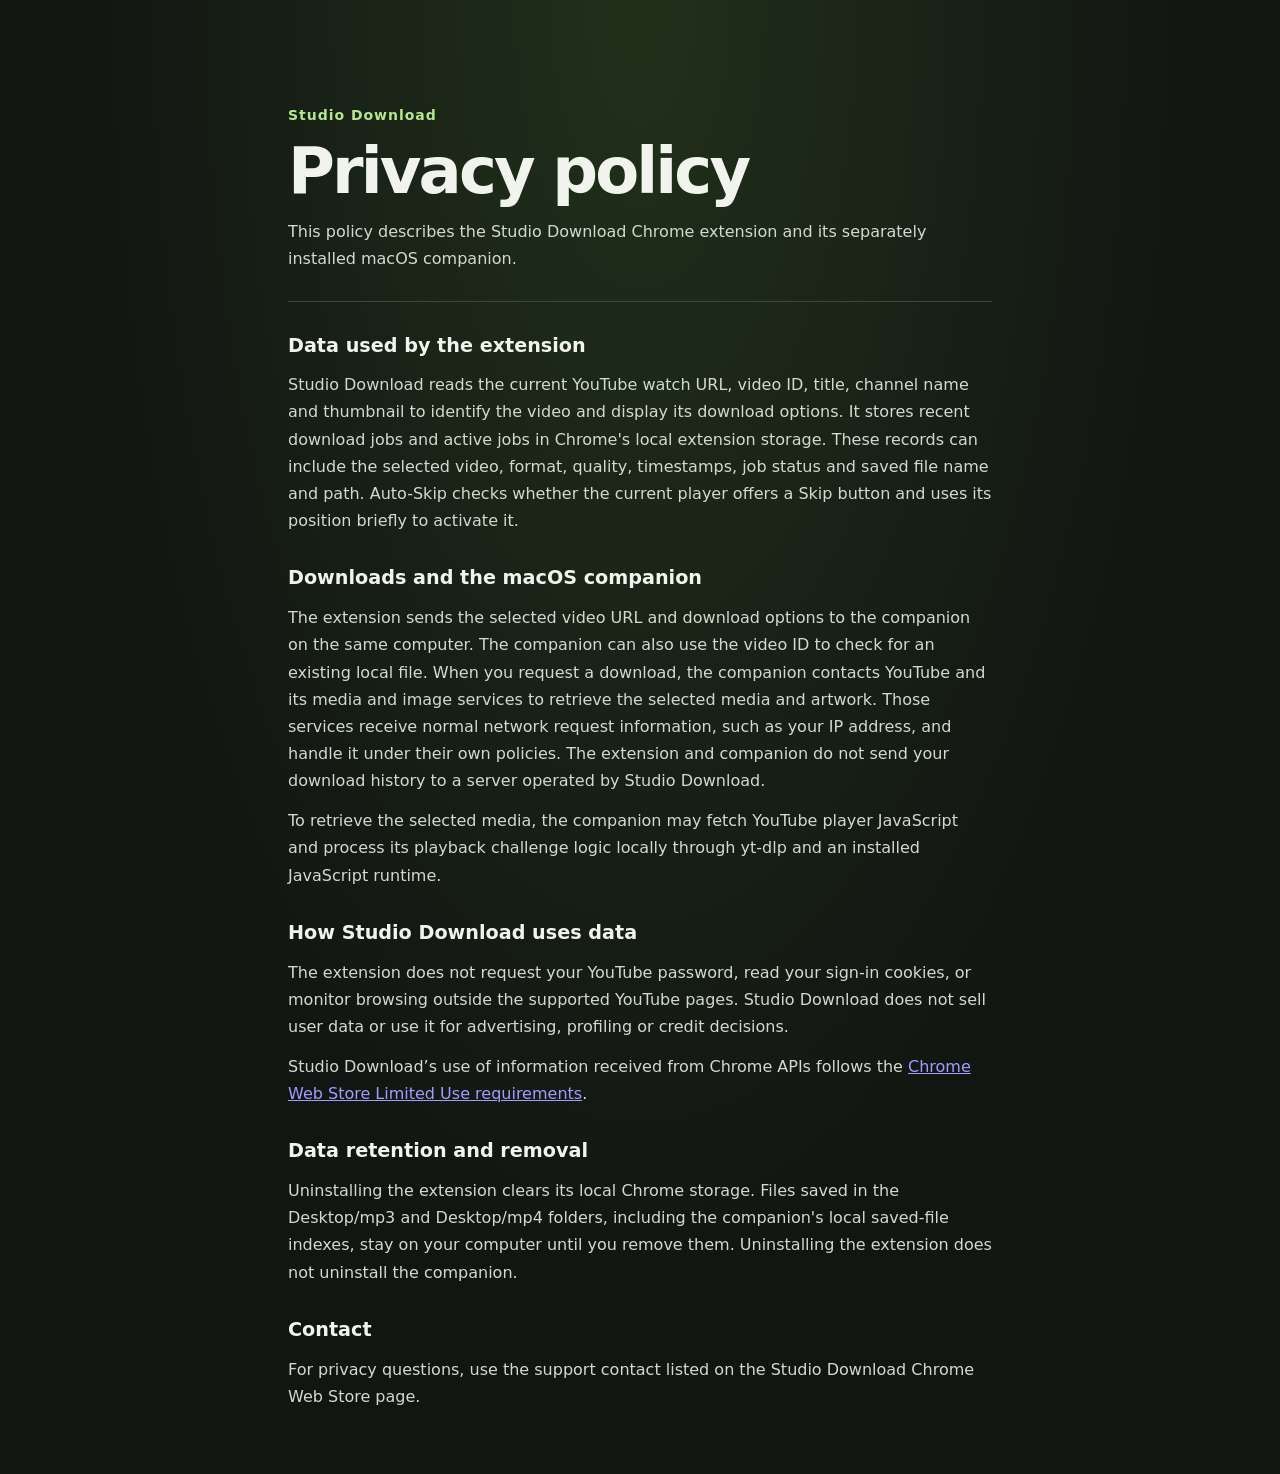
==== index.html @ 8e22387e "Add files via upload" ====
<!doctype html>
<html lang="en">
<head>
  <meta charset="utf-8">
  <meta name="viewport" content="width=device-width, initial-scale=1">
  <meta name="description" content="How Studio Download handles data in its Chrome extension and macOS companion.">
  <meta name="color-scheme" content="dark">
  <title>Studio Download Privacy Policy</title>
  <style>
    :root {
      color-scheme: dark;
      font-family: Inter, system-ui, sans-serif;
      background: #121612;
      color: #f0f4ed;
    }

    body {
      margin: 0;
      background: radial-gradient(ellipse at top, #21301b 0%, transparent 35rem);
      min-height: 100vh;
    }

    main {
      max-width: 44rem;
      margin-inline: auto;
      padding: clamp(3rem, 9vw, 6.5rem) clamp(1.25rem, 5vw, 3rem) 4rem;
    }

    header {
      padding-bottom: 1.75rem;
      border-bottom: 1px solid #3c4938;
    }

    .brand {
      margin: 0 0 0.65rem;
      color: #b5e78f;
      font-size: 0.875rem;
      font-weight: 650;
      letter-spacing: 0.07em;
    }

    h1 {
      margin: 0;
      font-size: clamp(2.5rem, 8vw, 4rem);
      letter-spacing: -0.045em;
      line-height: 1.05;
    }

    h2 {
      margin: 0 0 0.65rem;
      font-size: 1.2rem;
      line-height: 1.3;
    }

    p {
      margin: 0.8rem 0 0;
      color: #d2dacf;
      font-size: 1rem;
      line-height: 1.7;
    }

    section {
      margin-top: 2rem;
    }

    @media print {
      :root, body { background: #fff; color: #111; }
      main { padding: 0; }
      .brand, p { color: #222; }
    }
  </style>
</head>
<body>
  <main>
    <header>
      <p class="brand">Studio Download</p>
      <h1>Privacy policy</h1>
      <p>This policy describes the Studio Download Chrome extension and its separately installed macOS companion.</p>
    </header>

    <section aria-labelledby="extension-data">
      <h2 id="extension-data">Data used by the extension</h2>
      <p>Studio Download reads the current YouTube watch URL, video ID, title, channel name and thumbnail to identify the video and display its download options. It stores recent download jobs and active jobs in Chrome's local extension storage. These records can include the selected video, format, quality, timestamps, job status and saved file name and path. Auto-Skip checks whether the current player offers a Skip button and uses its position briefly to activate it.</p>
    </section>

    <section aria-labelledby="companion">
      <h2 id="companion">Downloads and the macOS companion</h2>
      <p>The extension sends the selected video URL and download options to the companion on the same computer. The companion can also use the video ID to check for an existing local file. When you request a download, the companion contacts YouTube and its media and image services to retrieve the selected media and artwork. Those services receive normal network request information, such as your IP address, and handle it under their own policies. The extension and companion do not send your download history to a server operated by Studio Download.</p>
      <p>To retrieve the selected media, the companion may fetch YouTube player JavaScript and process its playback challenge logic locally through yt-dlp and an installed JavaScript runtime.</p>
    </section>

    <section aria-labelledby="use">
      <h2 id="use">How Studio Download uses data</h2>
      <p>The extension does not request your YouTube password, read your sign-in cookies, or monitor browsing outside the supported YouTube pages. Studio Download does not sell user data or use it for advertising, profiling or credit decisions.</p>
      <p>Studio Download’s use of information received from Chrome APIs follows the <a href="https://developer.chrome.com/docs/webstore/program-policies/limited-use">Chrome Web Store Limited Use requirements</a>.</p>
    </section>

    <section aria-labelledby="removal">
      <h2 id="removal">Data retention and removal</h2>
      <p>Uninstalling the extension clears its local Chrome storage. Files saved in the Desktop/mp3 and Desktop/mp4 folders, including the companion's local saved-file indexes, stay on your computer until you remove them. Uninstalling the extension does not uninstall the companion.</p>
    </section>

    <section aria-labelledby="contact">
      <h2 id="contact">Contact</h2>
      <p>For privacy questions, use the support contact listed on the Studio Download Chrome Web Store page.</p>
    </section>
  </main>
</body>
</html>
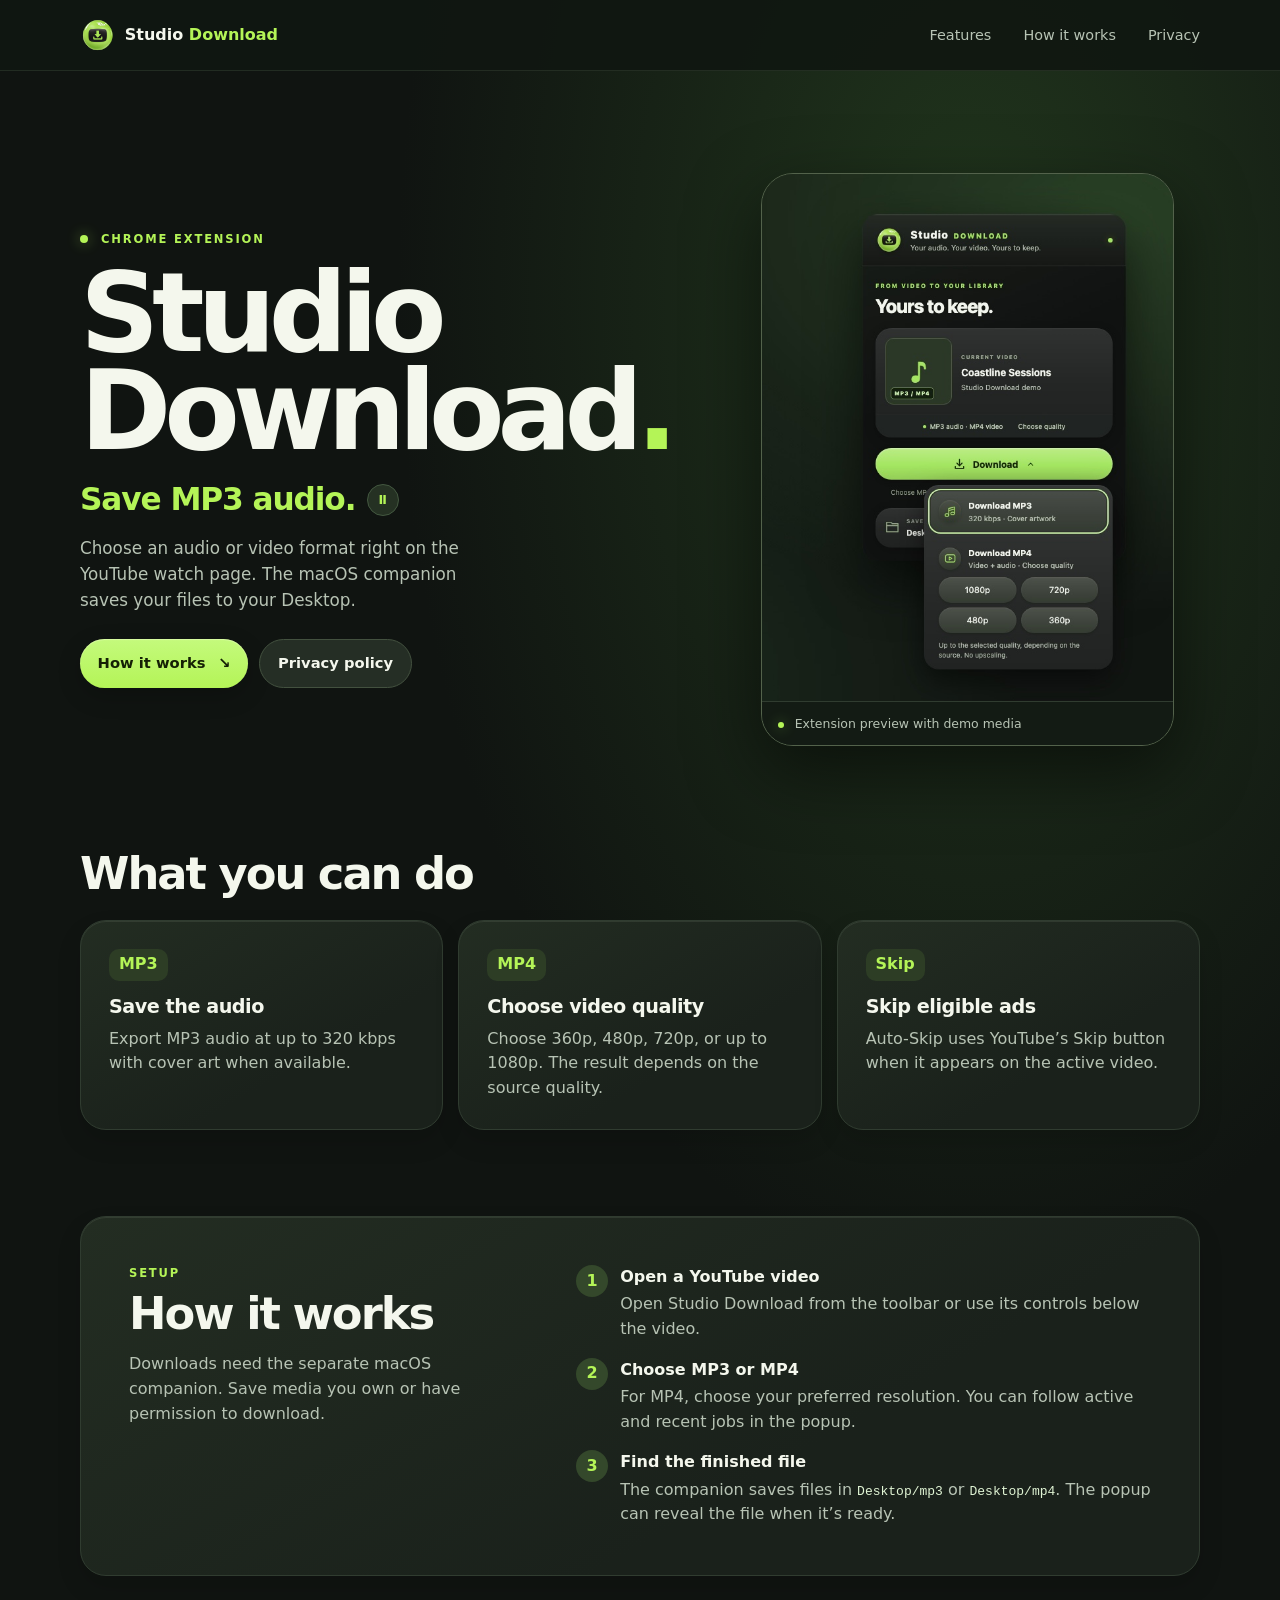
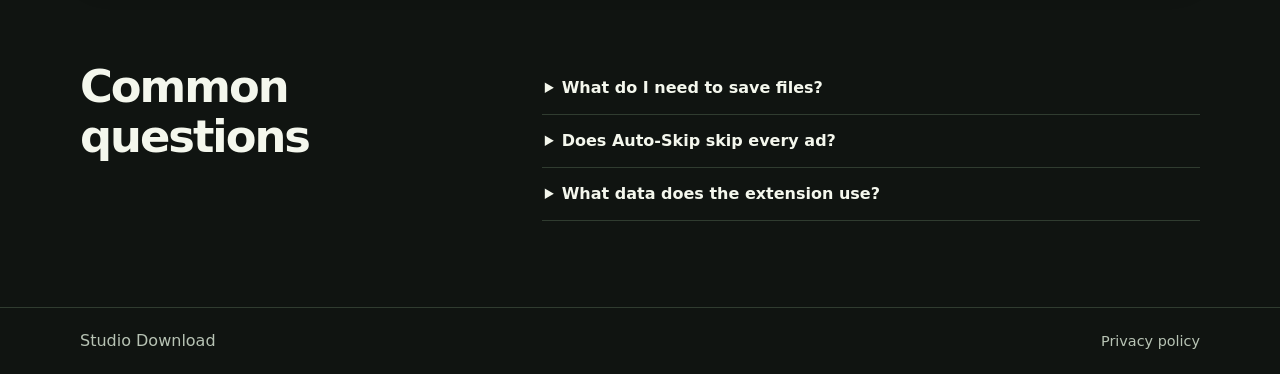
==== commit dce6e507: "Add Studio Download landing page and dedicated privacy page" ====
--- a/index.html
+++ b/index.html
@@ -3,107 +3,73 @@
 <head>
   <meta charset="utf-8">
   <meta name="viewport" content="width=device-width, initial-scale=1">
-  <meta name="description" content="How Studio Download handles data in its Chrome extension and macOS companion.">
-  <meta name="color-scheme" content="dark">
-  <title>Studio Download Privacy Policy</title>
-  <style>
-    :root {
-      color-scheme: dark;
-      font-family: Inter, system-ui, sans-serif;
-      background: #121612;
-      color: #f0f4ed;
-    }
-
-    body {
-      margin: 0;
-      background: radial-gradient(ellipse at top, #21301b 0%, transparent 35rem);
-      min-height: 100vh;
-    }
-
-    main {
-      max-width: 44rem;
-      margin-inline: auto;
-      padding: clamp(3rem, 9vw, 6.5rem) clamp(1.25rem, 5vw, 3rem) 4rem;
-    }
-
-    header {
-      padding-bottom: 1.75rem;
-      border-bottom: 1px solid #3c4938;
-    }
-
-    .brand {
-      margin: 0 0 0.65rem;
-      color: #b5e78f;
-      font-size: 0.875rem;
-      font-weight: 650;
-      letter-spacing: 0.07em;
-    }
-
-    h1 {
-      margin: 0;
-      font-size: clamp(2.5rem, 8vw, 4rem);
-      letter-spacing: -0.045em;
-      line-height: 1.05;
-    }
-
-    h2 {
-      margin: 0 0 0.65rem;
-      font-size: 1.2rem;
-      line-height: 1.3;
-    }
-
-    p {
-      margin: 0.8rem 0 0;
-      color: #d2dacf;
-      font-size: 1rem;
-      line-height: 1.7;
-    }
-
-    section {
-      margin-top: 2rem;
-    }
-
-    @media print {
-      :root, body { background: #fff; color: #111; }
-      main { padding: 0; }
-      .brand, p { color: #222; }
-    }
-  </style>
+  <meta name="description" content="Studio Download adds MP3, MP4 and Auto-Skip controls to YouTube. Learn how it works, what it requires and how it handles your data.">
+  <meta name="theme-color" content="#101411">
+  <link rel="icon" href="./studio-download-icon.png" type="image/png">
+  <link rel="stylesheet" href="./styles.css">
+  <script src="./live-text.js" defer></script>
+  <title>Studio Download · Audio & Video</title>
 </head>
 <body>
-  <main>
-    <header>
-      <p class="brand">Studio Download</p>
-      <h1>Privacy policy</h1>
-      <p>This policy describes the Studio Download Chrome extension and its separately installed macOS companion.</p>
-    </header>
-
-    <section aria-labelledby="extension-data">
-      <h2 id="extension-data">Data used by the extension</h2>
-      <p>Studio Download reads the current YouTube watch URL, video ID, title, channel name and thumbnail to identify the video and display its download options. It stores recent download jobs and active jobs in Chrome's local extension storage. These records can include the selected video, format, quality, timestamps, job status and saved file name and path. Auto-Skip checks whether the current player offers a Skip button and uses its position briefly to activate it.</p>
+  <a class="skip-link" href="#main">Skip to content</a>
+  <header class="site-header">
+    <div class="nav-shell">
+      <a class="brand" href="./"><img class="brand-mark" src="./studio-download-icon.png" width="36" height="36" alt=""><span>Studio <strong>Download</strong></span></a>
+      <nav class="site-nav" aria-label="Main">
+        <a href="#features">Features</a>
+        <a href="#how-it-works">How it works</a>
+        <a href="./privacy.html">Privacy</a>
+      </nav>
+    </div>
+  </header>
+  <main id="main">
+    <section class="hero shell" aria-labelledby="hero-title">
+      <div class="hero-copy">
+        <p class="eyebrow"><span></span> Chrome extension</p>
+        <h1 id="hero-title">Studio<br>Download<span>.</span></h1>
+        <div class="live-line">
+          <span class="sr-only">Save MP3 audio, save MP4 video, or skip eligible ads.</span>
+          <span id="live-text" aria-hidden="true">Save MP3 audio.</span>
+          <button id="motion-toggle" class="motion-toggle" type="button" hidden aria-label="Pause animated text" title="Pause animated text">Ⅱ</button>
+        </div>
+        <p class="intro">Choose an audio or video format right on the YouTube watch page. The macOS companion saves your files to your Desktop.</p>
+        <div class="hero-actions">
+          <a class="button button-primary" href="#how-it-works">How it works <span aria-hidden="true">↘</span></a>
+          <a class="button button-secondary" href="./privacy.html">Privacy policy</a>
+        </div>
+      </div>
+      <figure class="preview">
+        <div class="preview-image"><img src="./studio-download-preview.jpg" width="1280" height="800" alt="Studio Download popup showing MP3 with cover art and MP4 choices from 360p to 1080p for a demo video."></div>
+        <figcaption><span></span> Extension preview with demo media</figcaption>
+      </figure>
     </section>
-
-    <section aria-labelledby="companion">
-      <h2 id="companion">Downloads and the macOS companion</h2>
-      <p>The extension sends the selected video URL and download options to the companion on the same computer. The companion can also use the video ID to check for an existing local file. When you request a download, the companion contacts YouTube and its media and image services to retrieve the selected media and artwork. Those services receive normal network request information, such as your IP address, and handle it under their own policies. The extension and companion do not send your download history to a server operated by Studio Download.</p>
-      <p>To retrieve the selected media, the companion may fetch YouTube player JavaScript and process its playback challenge logic locally through yt-dlp and an installed JavaScript runtime.</p>
+    <section class="section shell" id="features" aria-labelledby="features-title">
+      <h2 id="features-title">What you can do</h2>
+      <div class="features">
+        <article class="card"><span class="tag">MP3</span><h3>Save the audio</h3><p>Export MP3 audio at up to 320 kbps with cover art when available.</p></article>
+        <article class="card"><span class="tag">MP4</span><h3>Choose video quality</h3><p>Choose 360p, 480p, 720p, or up to 1080p. The result depends on the source quality.</p></article>
+        <article class="card"><span class="tag">Skip</span><h3>Skip eligible ads</h3><p>Auto-Skip uses YouTube’s Skip button when it appears on the active video.</p></article>
+      </div>
     </section>
-
-    <section aria-labelledby="use">
-      <h2 id="use">How Studio Download uses data</h2>
-      <p>The extension does not request your YouTube password, read your sign-in cookies, or monitor browsing outside the supported YouTube pages. Studio Download does not sell user data or use it for advertising, profiling or credit decisions.</p>
-      <p>Studio Download’s use of information received from Chrome APIs follows the <a href="https://developer.chrome.com/docs/webstore/program-policies/limited-use">Chrome Web Store Limited Use requirements</a>.</p>
+    <section class="section shell" id="how-it-works" aria-labelledby="steps-title">
+      <div class="steps-card">
+        <div><p class="eyebrow">Setup</p><h2 id="steps-title">How it works</h2><p>Downloads need the separate macOS companion. Save media you own or have permission to download.</p></div>
+        <ol class="steps">
+          <li><div><strong>Open a YouTube video</strong><p>Open Studio Download from the toolbar or use its controls below the video.</p></div></li>
+          <li><div><strong>Choose MP3 or MP4</strong><p>For MP4, choose your preferred resolution. You can follow active and recent jobs in the popup.</p></div></li>
+          <li><div><strong>Find the finished file</strong><p>The companion saves files in <code>Desktop/mp3</code> or <code>Desktop/mp4</code>. The popup can reveal the file when it’s ready.</p></div></li>
+        </ol>
+      </div>
     </section>
-
-    <section aria-labelledby="removal">
-      <h2 id="removal">Data retention and removal</h2>
-      <p>Uninstalling the extension clears its local Chrome storage. Files saved in the Desktop/mp3 and Desktop/mp4 folders, including the companion's local saved-file indexes, stay on your computer until you remove them. Uninstalling the extension does not uninstall the companion.</p>
-    </section>
-
-    <section aria-labelledby="contact">
-      <h2 id="contact">Contact</h2>
-      <p>For privacy questions, use the support contact listed on the Studio Download Chrome Web Store page.</p>
+    <section class="section shell faq" aria-labelledby="faq-title">
+      <h2 id="faq-title">Common questions</h2>
+      <div>
+        <details><summary>What do I need to save files?</summary><p>Use Chrome and install the Studio Download macOS companion separately. The companion performs the download and conversion.</p></details>
+        <details><summary>Does Auto-Skip skip every ad?</summary><p>It works when YouTube shows a usable Skip button. Ads without one can still play.</p></details>
+        <details><summary>What data does the extension use?</summary><p>It reads details about the current YouTube video and stores recent jobs locally. The companion contacts YouTube’s media services when you request a download. <a href="./privacy.html">Read the full privacy policy</a>.</p></details>
+      </div>
     </section>
   </main>
+  <footer class="site-footer"><div class="nav-shell"><span>Studio Download</span><a href="./privacy.html">Privacy policy</a></div></footer>
 </body>
 </html>
--- a/styles.css
+++ b/styles.css
@@ -0,0 +1,70 @@
+:root{color-scheme:dark;--bg:#101411;--panel:#1a211b;--edge:#303c30;--ink:#f4f7ed;--muted:#b7c3b4;--lime:#b4f457;--dark:#152105;--radius:26px;--shell:min(1120px,calc(100% - 48px));font-family:Inter,system-ui,-apple-system,BlinkMacSystemFont,"Segoe UI",sans-serif}
+*,*::before,*::after{box-sizing:border-box}
+body{margin:0;background:radial-gradient(ellipse at 76% 15%,#21361d 0,transparent 36rem),var(--bg);color:var(--ink);line-height:1.55}
+a{color:inherit;text-underline-offset:.2em}
+a:focus-visible,button:focus-visible,summary:focus-visible{outline:2px solid var(--lime);outline-offset:5px}
+img{display:block;max-width:100%}
+h1,h2,h3,p,figure{margin:0}
+h2{font-size:clamp(1.8rem,3.5vw,2.8rem);letter-spacing:-.045em;line-height:1.12}
+p{color:var(--muted)}
+.shell,.nav-shell{width:var(--shell);margin-inline:auto}
+.site-header{border-bottom:1px solid #a5c39521;background:#101611e8}
+.nav-shell{display:flex;align-items:center;justify-content:space-between;gap:1rem;min-height:70px}
+.brand{display:inline-flex;gap:.55rem;align-items:center;text-decoration:none;font-weight:800;white-space:nowrap}
+.brand strong{color:var(--lime)}
+.brand-mark{width:36px;height:36px;object-fit:contain}
+.site-nav{display:flex;gap:clamp(.7rem,3vw,2rem);align-items:center}
+.site-nav a,.site-footer a{color:var(--muted);text-decoration:none;font-size:.9rem}
+.site-nav a:hover,.site-nav a[aria-current="page"],.site-footer a:hover{color:var(--lime)}
+.hero{display:grid;grid-template-columns:1.06fr .94fr;align-items:center;gap:clamp(28px,7vw,110px);padding-block:clamp(54px,8vw,105px)}
+.eyebrow{color:var(--lime);font-size:.72rem;font-weight:800;letter-spacing:.16em;text-transform:uppercase}
+.eyebrow span,.preview figcaption span{display:inline-block;width:8px;height:8px;border-radius:50%;background:var(--lime);margin-right:.45rem;box-shadow:0 0 14px #b4f4587f}
+.hero h1{font-size:clamp(3.25rem,8.6vw,7.6rem);letter-spacing:-.065em;line-height:.89;margin:1rem 0 1.25rem}
+.hero h1 span,.live-line{color:var(--lime)}
+.live-line{display:flex;align-items:center;gap:.7rem;font-size:clamp(1.18rem,3vw,1.95rem);line-height:1.2;font-weight:760;min-height:2.2rem;letter-spacing:-.035em}
+.live-line.swap #live-text{animation:appear .32s ease-out}
+@keyframes appear{from{opacity:0;transform:translateY(.24em)}to{opacity:1;transform:translateY(0)}}
+.motion-toggle{background:#253123;color:var(--lime);border:1px solid #435840;border-radius:50%;width:2rem;height:2rem;font:inherit;font-size:.8rem;cursor:pointer;flex:none}
+.intro{max-width:38ch;margin-top:1rem;font-size:1.05rem}
+.hero-actions{display:flex;flex-wrap:wrap;gap:.7rem;margin-top:1.65rem}
+.button{display:inline-flex;align-items:center;gap:.8rem;border-radius:999px;padding:.77rem 1.1rem;text-decoration:none;font-weight:750;font-size:.92rem}
+.button-primary{background:linear-gradient(#c4fa7c,var(--lime));color:var(--dark);box-shadow:inset 0 1px 1px #efffcd80,0 8px 24px #0003}
+.button-secondary{background:#252e25;border:1px solid #43513f}
+.button:hover{filter:brightness(1.12)}
+.preview{position:relative;overflow:hidden;isolation:isolate;border-radius:32px;border:1px solid #53624b;background:#1a261a;box-shadow:0 25px 70px #0008,inset 0 1px 0 #e7ffcb25;max-width:440px;width:100%;justify-self:end}
+.preview-image{aspect-ratio: .78;overflow:hidden}
+.preview-image img{width:100%;height:100%;object-fit:cover;object-position:90% center}
+.preview figcaption{font-size:.78rem;padding:.74rem 1rem;background:#131b14;color:var(--muted);border-top:1px solid var(--edge)}
+.preview figcaption span{width:6px;height:6px}
+.section{padding-bottom:clamp(45px,7vw,86px);scroll-margin-top:1.4rem}
+.features{display:grid;grid-template-columns:repeat(3,1fr);gap:15px;margin-top:1.3rem}
+.card,.steps-card,.policy-shell{border:1px solid var(--edge);border-radius:var(--radius);background:linear-gradient(150deg,#232d22,var(--panel) 65%);box-shadow:inset 0 1px 0 #efffe015,0 12px 24px #0002}
+.card{padding:clamp(18px,3vw,28px)}
+.tag{display:inline-flex;background:#2d3d25;color:var(--lime);font-weight:800;min-height:32px;align-items:center;padding:0 .62rem;border-radius:10px}
+.card h3{font-size:1.2rem;letter-spacing:-.025em;margin:.7rem 0 .3rem}
+.steps-card{display:grid;grid-template-columns:.8fr 1.2fr;gap:clamp(20px,5vw,64px);padding:clamp(22px,5vw,48px)}
+.steps-card h2{margin:.4rem 0 .8rem}
+.steps{margin:0;padding:0;counter-reset:step;list-style:none}
+.steps li{display:flex;gap:.75rem;align-items:flex-start;counter-increment:step}
+.steps li+li{margin-top:1rem}
+.steps li::before{content:counter(step);display:grid;place-items:center;width:32px;height:32px;flex:none;border-radius:50%;background:#34482b;color:var(--lime);font-weight:800}
+.steps p{margin-top:.15rem}
+code{overflow-wrap:anywhere;color:#e0f4d4}
+.faq{display:grid;grid-template-columns:.8fr 1.2fr;gap:1.5rem}
+details{border-bottom:1px solid var(--edge);padding:.85rem .15rem}
+summary{cursor:pointer;font-weight:700}
+details p{margin-top:.55rem}
+details a,.policy-shell a{color:var(--lime)}
+.site-footer{border-top:1px solid var(--edge);color:var(--muted)}
+.site-footer .nav-shell{min-height:66px}
+.policy-main{width:min(840px,calc(100% - 36px));margin:clamp(26px,7vw,74px) auto}
+.policy-shell{padding:clamp(22px,6vw,58px)}
+.policy-shell h1{font-size:clamp(2.3rem,7vw,4rem);letter-spacing:-.065em;line-height:1.02;margin:.3rem 0 1rem}
+.policy-shell h2{font-size:1.3rem;letter-spacing:-.025em;margin:0 0 .45rem}
+.policy-shell section{margin-top:1.6rem}
+.policy-shell p+p{margin-top:.7rem}
+.sr-only,.skip-link:not(:focus){position:absolute;width:1px;height:1px;overflow:hidden;clip-path:inset(50%);white-space:nowrap}
+.skip-link:focus{position:fixed;z-index:3;top:1rem;left:1rem;background:var(--lime);color:var(--dark);padding:.55rem .75rem;border-radius:.4rem}
+@media(max-width:720px){:root{--shell:calc(100% - 32px)}.hero{grid-template-columns:1fr;gap:1.75rem;padding-block:52px}.preview{justify-self:start;max-width:390px}.features,.steps-card,.faq{grid-template-columns:1fr}.features{gap:.7rem}.site-nav{gap:.68rem}.site-nav a{font-size:.8rem}}
+@media(max-width:450px){.site-nav a[href="#how-it-works"]{display:none}.nav-shell{min-height:60px}.hero h1{font-size:clamp(3rem,14vw,5rem)}.preview{max-width:100%}}
+@media(prefers-reduced-motion:reduce){*,*::before,*::after{animation:none!important;transition:none!important}}
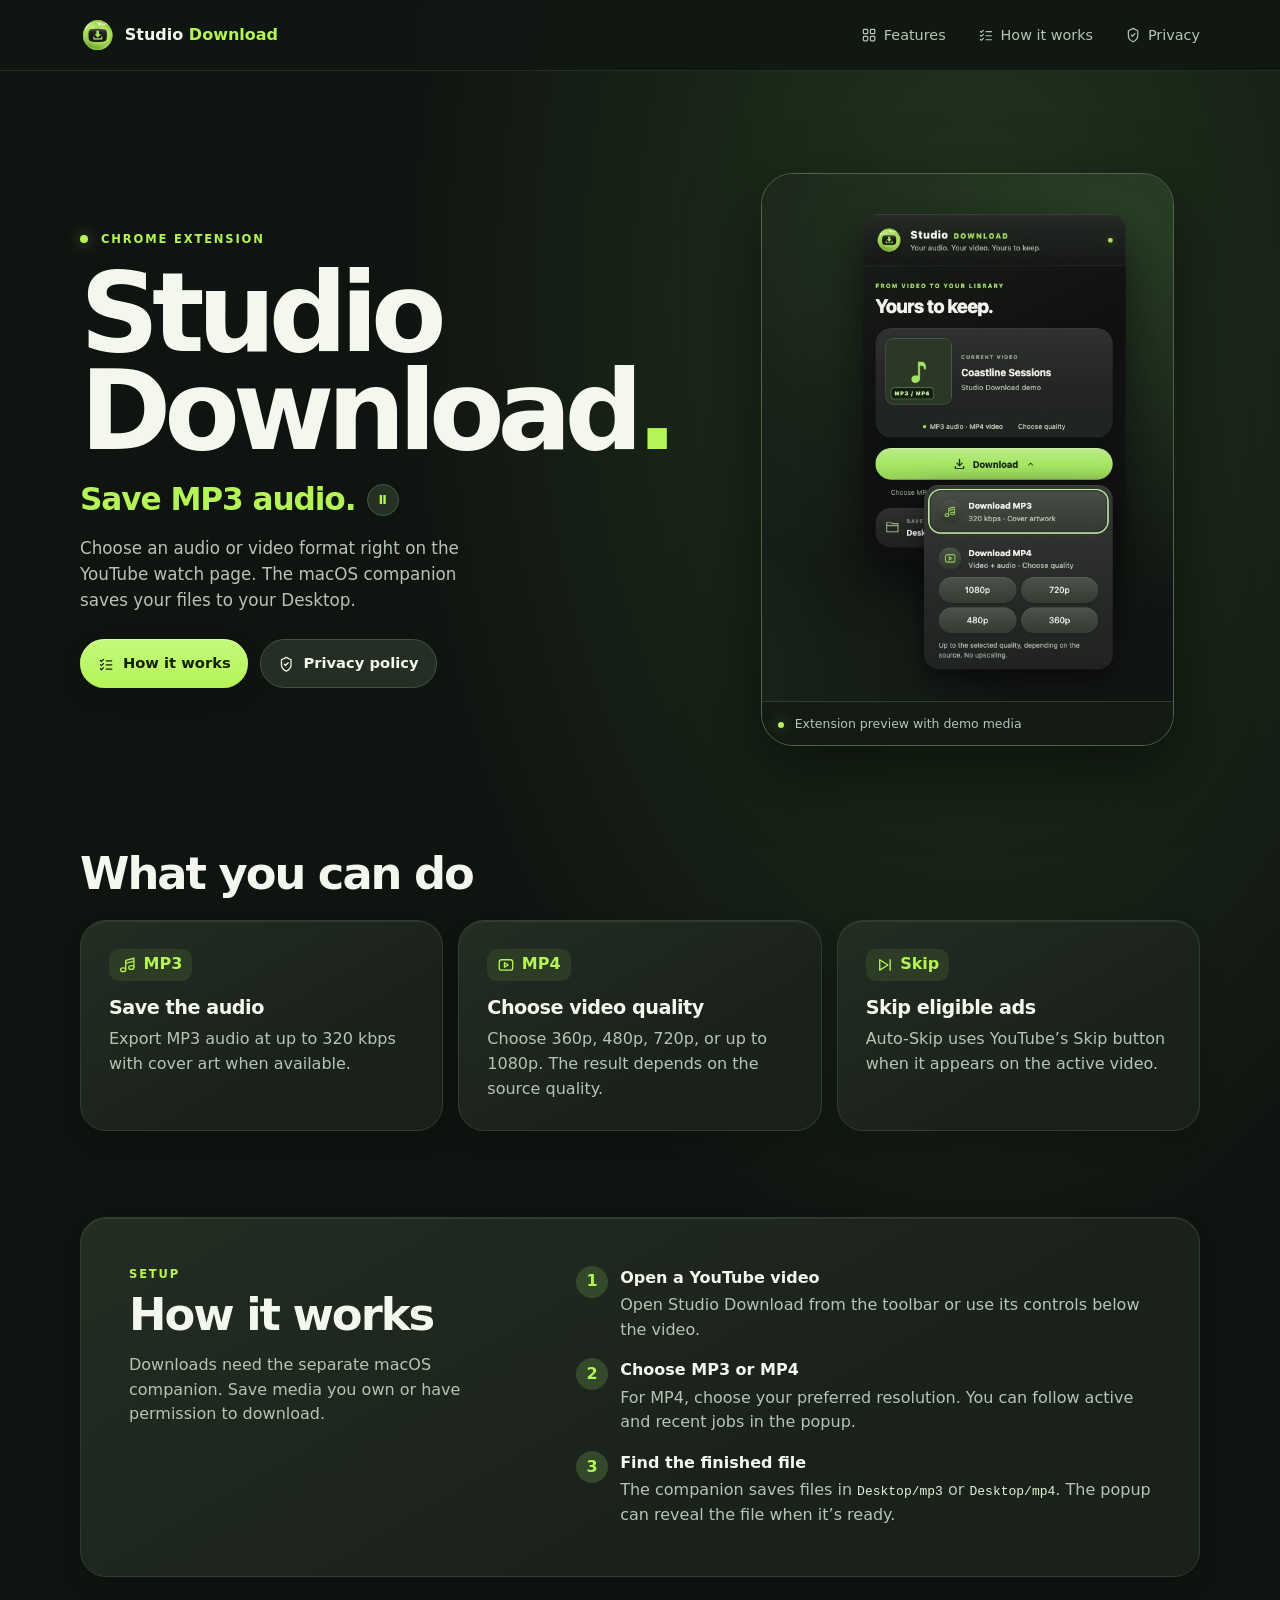
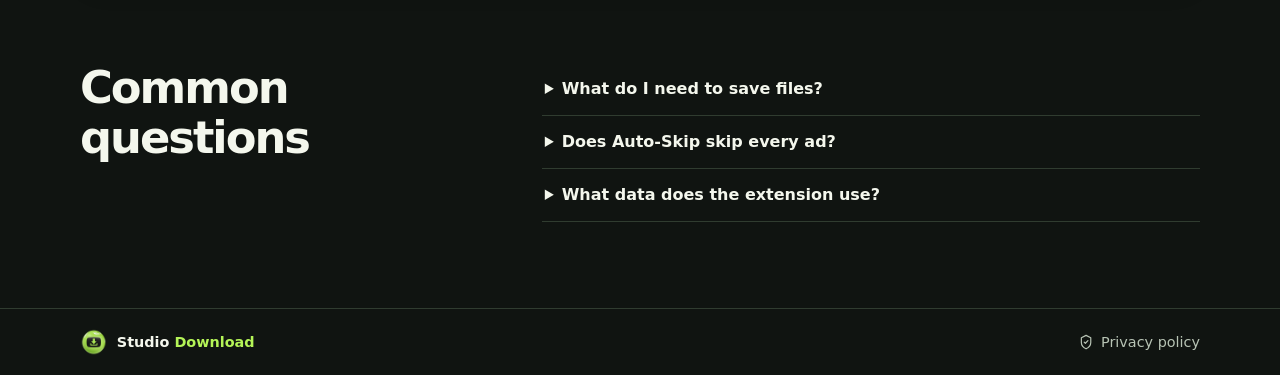
==== commit f1227702: "Add Studio Download website icons and footer branding" ====
--- a/index.html
+++ b/index.html
@@ -16,9 +16,9 @@
     <div class="nav-shell">
       <a class="brand" href="./"><img class="brand-mark" src="./studio-download-icon.png" width="36" height="36" alt=""><span>Studio <strong>Download</strong></span></a>
       <nav class="site-nav" aria-label="Main">
-        <a href="#features">Features</a>
-        <a href="#how-it-works">How it works</a>
-        <a href="./privacy.html">Privacy</a>
+        <a href="#features"><svg class="icon" viewBox="0 0 24 24" aria-hidden="true" focusable="false"><rect x="3.5" y="3.5" width="6.5" height="6.5" rx="1.2"/><rect x="14" y="3.5" width="6.5" height="6.5" rx="1.2"/><rect x="3.5" y="14" width="6.5" height="6.5" rx="1.2"/><rect x="14" y="14" width="6.5" height="6.5" rx="1.2"/></svg>Features</a>
+        <a href="#how-it-works"><svg class="icon" viewBox="0 0 24 24" aria-hidden="true" focusable="false"><path d="m3.5 6.5 1.5 1.5L8 5m-4.5 7.5L5 14l3-3m-4.5 7.5L5 20l3-3M12 7h8m-8 6h8m-8 6h8"/></svg>How it works</a>
+        <a href="./privacy.html"><svg class="icon" viewBox="0 0 24 24" aria-hidden="true" focusable="false"><path d="M12 22s7-3.3 7-9.4V5.5L12 2 5 5.5v7.1C5 18.7 12 22 12 22Z"/><path d="m9.2 12 1.8 1.8 3.8-4"/></svg>Privacy</a>
       </nav>
     </div>
   </header>
@@ -34,8 +34,8 @@
         </div>
         <p class="intro">Choose an audio or video format right on the YouTube watch page. The macOS companion saves your files to your Desktop.</p>
         <div class="hero-actions">
-          <a class="button button-primary" href="#how-it-works">How it works <span aria-hidden="true">↘</span></a>
-          <a class="button button-secondary" href="./privacy.html">Privacy policy</a>
+          <a class="button button-primary" href="#how-it-works"><svg class="icon" viewBox="0 0 24 24" aria-hidden="true" focusable="false"><path d="m3.5 6.5 1.5 1.5L8 5m-4.5 7.5L5 14l3-3m-4.5 7.5L5 20l3-3M12 7h8m-8 6h8m-8 6h8"/></svg>How it works</a>
+          <a class="button button-secondary" href="./privacy.html"><svg class="icon" viewBox="0 0 24 24" aria-hidden="true" focusable="false"><path d="M12 22s7-3.3 7-9.4V5.5L12 2 5 5.5v7.1C5 18.7 12 22 12 22Z"/><path d="m9.2 12 1.8 1.8 3.8-4"/></svg>Privacy policy</a>
         </div>
       </div>
       <figure class="preview">
@@ -46,9 +46,9 @@
     <section class="section shell" id="features" aria-labelledby="features-title">
       <h2 id="features-title">What you can do</h2>
       <div class="features">
-        <article class="card"><span class="tag">MP3</span><h3>Save the audio</h3><p>Export MP3 audio at up to 320 kbps with cover art when available.</p></article>
-        <article class="card"><span class="tag">MP4</span><h3>Choose video quality</h3><p>Choose 360p, 480p, 720p, or up to 1080p. The result depends on the source quality.</p></article>
-        <article class="card"><span class="tag">Skip</span><h3>Skip eligible ads</h3><p>Auto-Skip uses YouTube’s Skip button when it appears on the active video.</p></article>
+        <article class="card"><span class="tag"><svg class="icon" viewBox="0 0 24 24" aria-hidden="true" focusable="false"><path d="M9 18V6l11-3v12M9 10l11-3"/><ellipse cx="5.5" cy="18.5" rx="3.5" ry="2.5"/><ellipse cx="16.5" cy="15.5" rx="3.5" ry="2.5"/></svg>MP3</span><h3>Save the audio</h3><p>Export MP3 audio at up to 320 kbps with cover art when available.</p></article>
+        <article class="card"><span class="tag"><svg class="icon" viewBox="0 0 24 24" aria-hidden="true" focusable="false"><rect x="3" y="5" width="18" height="14" rx="3"/><path d="m10 9 5 3-5 3Z"/></svg>MP4</span><h3>Choose video quality</h3><p>Choose 360p, 480p, 720p, or up to 1080p. The result depends on the source quality.</p></article>
+        <article class="card"><span class="tag"><svg class="icon" viewBox="0 0 24 24" aria-hidden="true" focusable="false"><path d="m5 5 11 7-11 7V5Zm14 0v14"/></svg>Skip</span><h3>Skip eligible ads</h3><p>Auto-Skip uses YouTube’s Skip button when it appears on the active video.</p></article>
       </div>
     </section>
     <section class="section shell" id="how-it-works" aria-labelledby="steps-title">
@@ -70,6 +70,11 @@
       </div>
     </section>
   </main>
-  <footer class="site-footer"><div class="nav-shell"><span>Studio Download</span><a href="./privacy.html">Privacy policy</a></div></footer>
+  <footer class="site-footer">
+    <div class="nav-shell">
+      <a class="brand" href="./index.html"><img class="brand-mark" src="./studio-download-icon.png" width="28" height="28" alt=""><span>Studio <strong>Download</strong></span></a>
+      <a class="footer-link" href="./privacy.html"><svg class="icon" viewBox="0 0 24 24" aria-hidden="true" focusable="false"><path d="M12 22s7-3.3 7-9.4V5.5L12 2 5 5.5v7.1C5 18.7 12 22 12 22Z"/><path d="m9.2 12 1.8 1.8 3.8-4"/></svg>Privacy policy</a>
+    </div>
+  </footer>
 </body>
 </html>
--- a/styles.css
+++ b/styles.css
@@ -13,9 +13,10 @@
 .brand{display:inline-flex;gap:.55rem;align-items:center;text-decoration:none;font-weight:800;white-space:nowrap}
 .brand strong{color:var(--lime)}
 .brand-mark{width:36px;height:36px;object-fit:contain}
+.icon{width:1.12em;height:1.12em;flex:none;fill:none;stroke:currentColor;stroke-width:1.8;stroke-linecap:round;stroke-linejoin:round}
 .site-nav{display:flex;gap:clamp(.7rem,3vw,2rem);align-items:center}
-.site-nav a,.site-footer a{color:var(--muted);text-decoration:none;font-size:.9rem}
-.site-nav a:hover,.site-nav a[aria-current="page"],.site-footer a:hover{color:var(--lime)}
+.site-nav a,.footer-link{display:inline-flex;align-items:center;gap:.42rem;color:var(--muted);text-decoration:none;font-size:.9rem;white-space:nowrap}
+.site-nav a:hover,.site-nav a[aria-current="page"],.footer-link:hover,.footer-link[aria-current="page"]{color:var(--lime)}
 .hero{display:grid;grid-template-columns:1.06fr .94fr;align-items:center;gap:clamp(28px,7vw,110px);padding-block:clamp(54px,8vw,105px)}
 .eyebrow{color:var(--lime);font-size:.72rem;font-weight:800;letter-spacing:.16em;text-transform:uppercase}
 .eyebrow span,.preview figcaption span{display:inline-block;width:8px;height:8px;border-radius:50%;background:var(--lime);margin-right:.45rem;box-shadow:0 0 14px #b4f4587f}
@@ -27,7 +28,7 @@
 .motion-toggle{background:#253123;color:var(--lime);border:1px solid #435840;border-radius:50%;width:2rem;height:2rem;font:inherit;font-size:.8rem;cursor:pointer;flex:none}
 .intro{max-width:38ch;margin-top:1rem;font-size:1.05rem}
 .hero-actions{display:flex;flex-wrap:wrap;gap:.7rem;margin-top:1.65rem}
-.button{display:inline-flex;align-items:center;gap:.8rem;border-radius:999px;padding:.77rem 1.1rem;text-decoration:none;font-weight:750;font-size:.92rem}
+.button{display:inline-flex;align-items:center;gap:.55rem;border-radius:999px;padding:.77rem 1.1rem;text-decoration:none;font-weight:750;font-size:.92rem}
 .button-primary{background:linear-gradient(#c4fa7c,var(--lime));color:var(--dark);box-shadow:inset 0 1px 1px #efffcd80,0 8px 24px #0003}
 .button-secondary{background:#252e25;border:1px solid #43513f}
 .button:hover{filter:brightness(1.12)}
@@ -40,7 +41,7 @@
 .features{display:grid;grid-template-columns:repeat(3,1fr);gap:15px;margin-top:1.3rem}
 .card,.steps-card,.policy-shell{border:1px solid var(--edge);border-radius:var(--radius);background:linear-gradient(150deg,#232d22,var(--panel) 65%);box-shadow:inset 0 1px 0 #efffe015,0 12px 24px #0002}
 .card{padding:clamp(18px,3vw,28px)}
-.tag{display:inline-flex;background:#2d3d25;color:var(--lime);font-weight:800;min-height:32px;align-items:center;padding:0 .62rem;border-radius:10px}
+.tag{display:inline-flex;gap:.42rem;background:#2d3d25;color:var(--lime);font-weight:800;min-height:32px;align-items:center;padding:0 .62rem;border-radius:10px}
 .card h3{font-size:1.2rem;letter-spacing:-.025em;margin:.7rem 0 .3rem}
 .steps-card{display:grid;grid-template-columns:.8fr 1.2fr;gap:clamp(20px,5vw,64px);padding:clamp(22px,5vw,48px)}
 .steps-card h2{margin:.4rem 0 .8rem}
@@ -57,6 +58,8 @@
 details a,.policy-shell a{color:var(--lime)}
 .site-footer{border-top:1px solid var(--edge);color:var(--muted)}
 .site-footer .nav-shell{min-height:66px}
+.site-footer .brand{color:var(--ink);font-size:.9rem}
+.site-footer .brand-mark{width:28px;height:28px}
 .policy-main{width:min(840px,calc(100% - 36px));margin:clamp(26px,7vw,74px) auto}
 .policy-shell{padding:clamp(22px,6vw,58px)}
 .policy-shell h1{font-size:clamp(2.3rem,7vw,4rem);letter-spacing:-.065em;line-height:1.02;margin:.3rem 0 1rem}
@@ -66,5 +69,6 @@
 .sr-only,.skip-link:not(:focus){position:absolute;width:1px;height:1px;overflow:hidden;clip-path:inset(50%);white-space:nowrap}
 .skip-link:focus{position:fixed;z-index:3;top:1rem;left:1rem;background:var(--lime);color:var(--dark);padding:.55rem .75rem;border-radius:.4rem}
 @media(max-width:720px){:root{--shell:calc(100% - 32px)}.hero{grid-template-columns:1fr;gap:1.75rem;padding-block:52px}.preview{justify-self:start;max-width:390px}.features,.steps-card,.faq{grid-template-columns:1fr}.features{gap:.7rem}.site-nav{gap:.68rem}.site-nav a{font-size:.8rem}}
-@media(max-width:450px){.site-nav a[href="#how-it-works"]{display:none}.nav-shell{min-height:60px}.hero h1{font-size:clamp(3rem,14vw,5rem)}.preview{max-width:100%}}
+@media(max-width:510px){.site-header .nav-shell{flex-wrap:wrap;gap:.45rem;padding-block:.65rem}.site-nav{width:100%;justify-content:space-between;gap:.5rem}.site-nav a,.footer-link{font-size:.8rem}}
+@media(max-width:450px){.nav-shell{min-height:60px}.hero h1{font-size:clamp(3rem,14vw,5rem)}.preview{max-width:100%}}
 @media(prefers-reduced-motion:reduce){*,*::before,*::after{animation:none!important;transition:none!important}}
